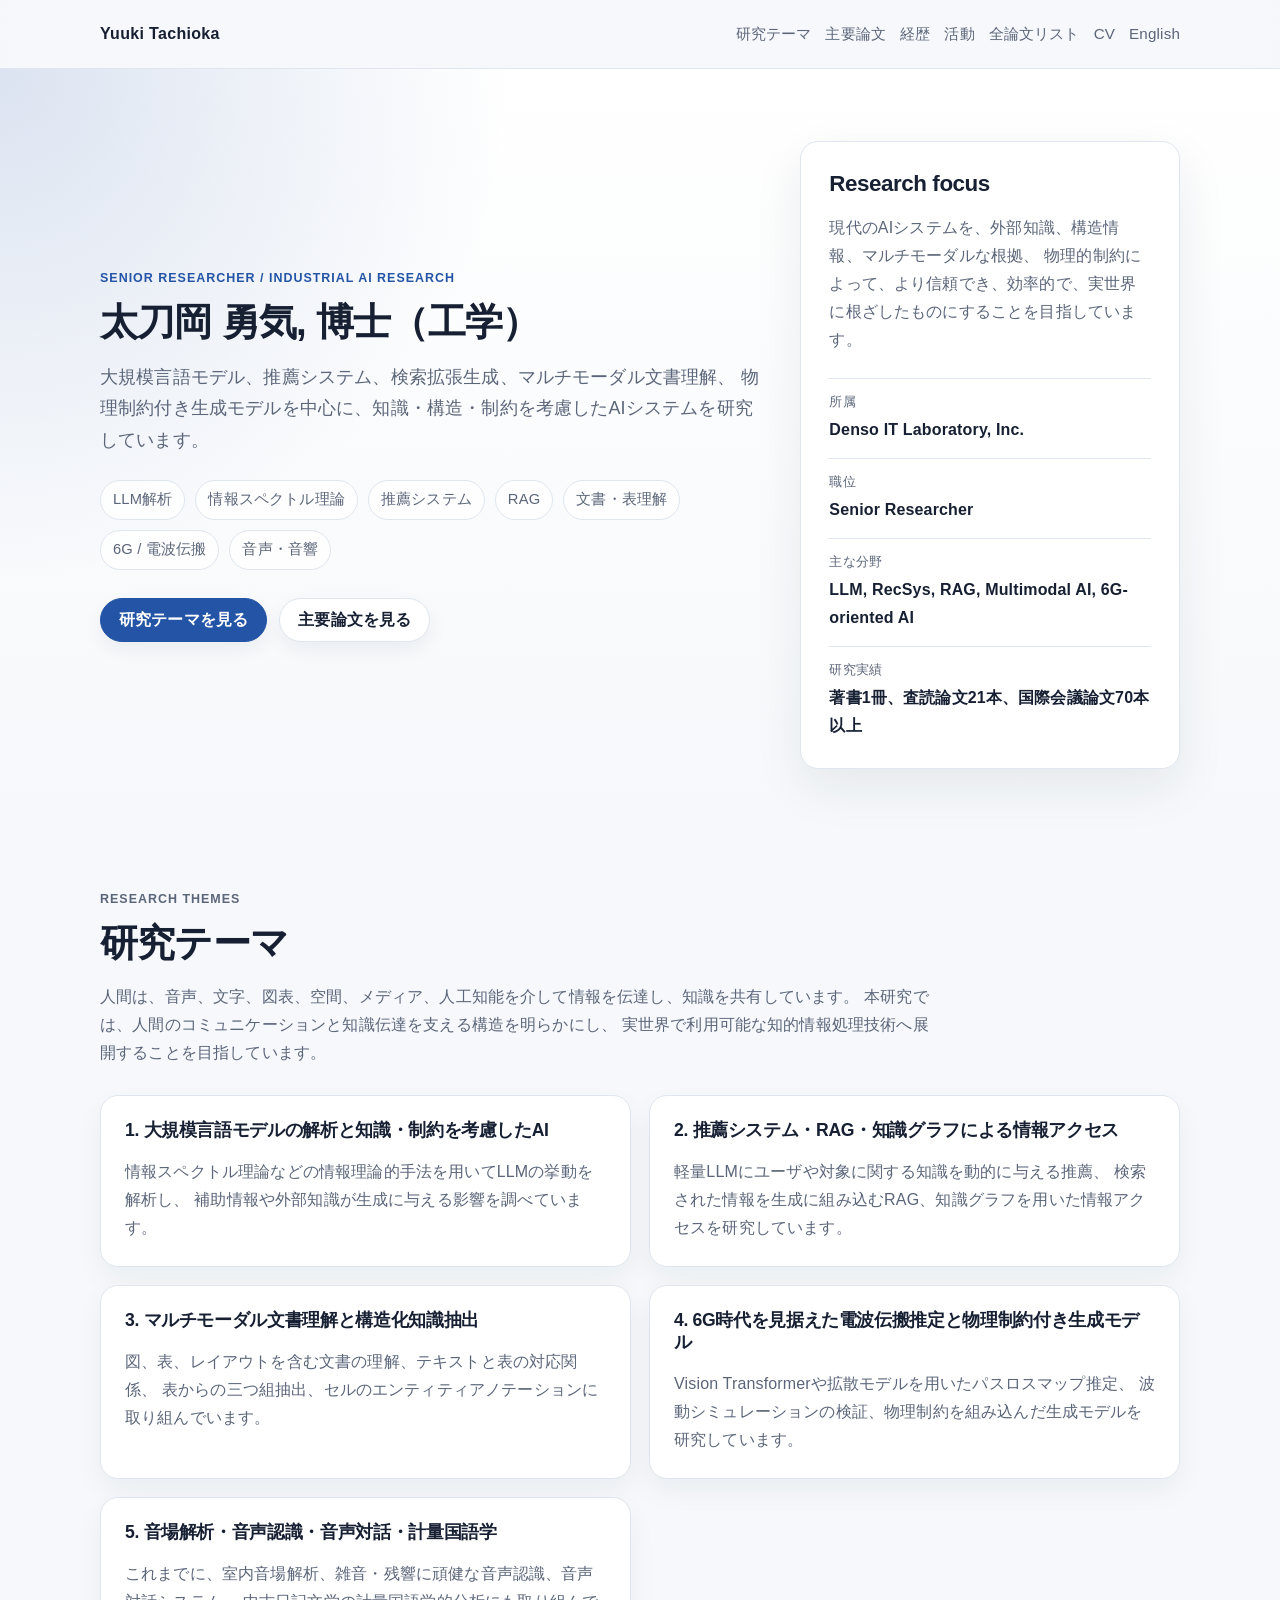
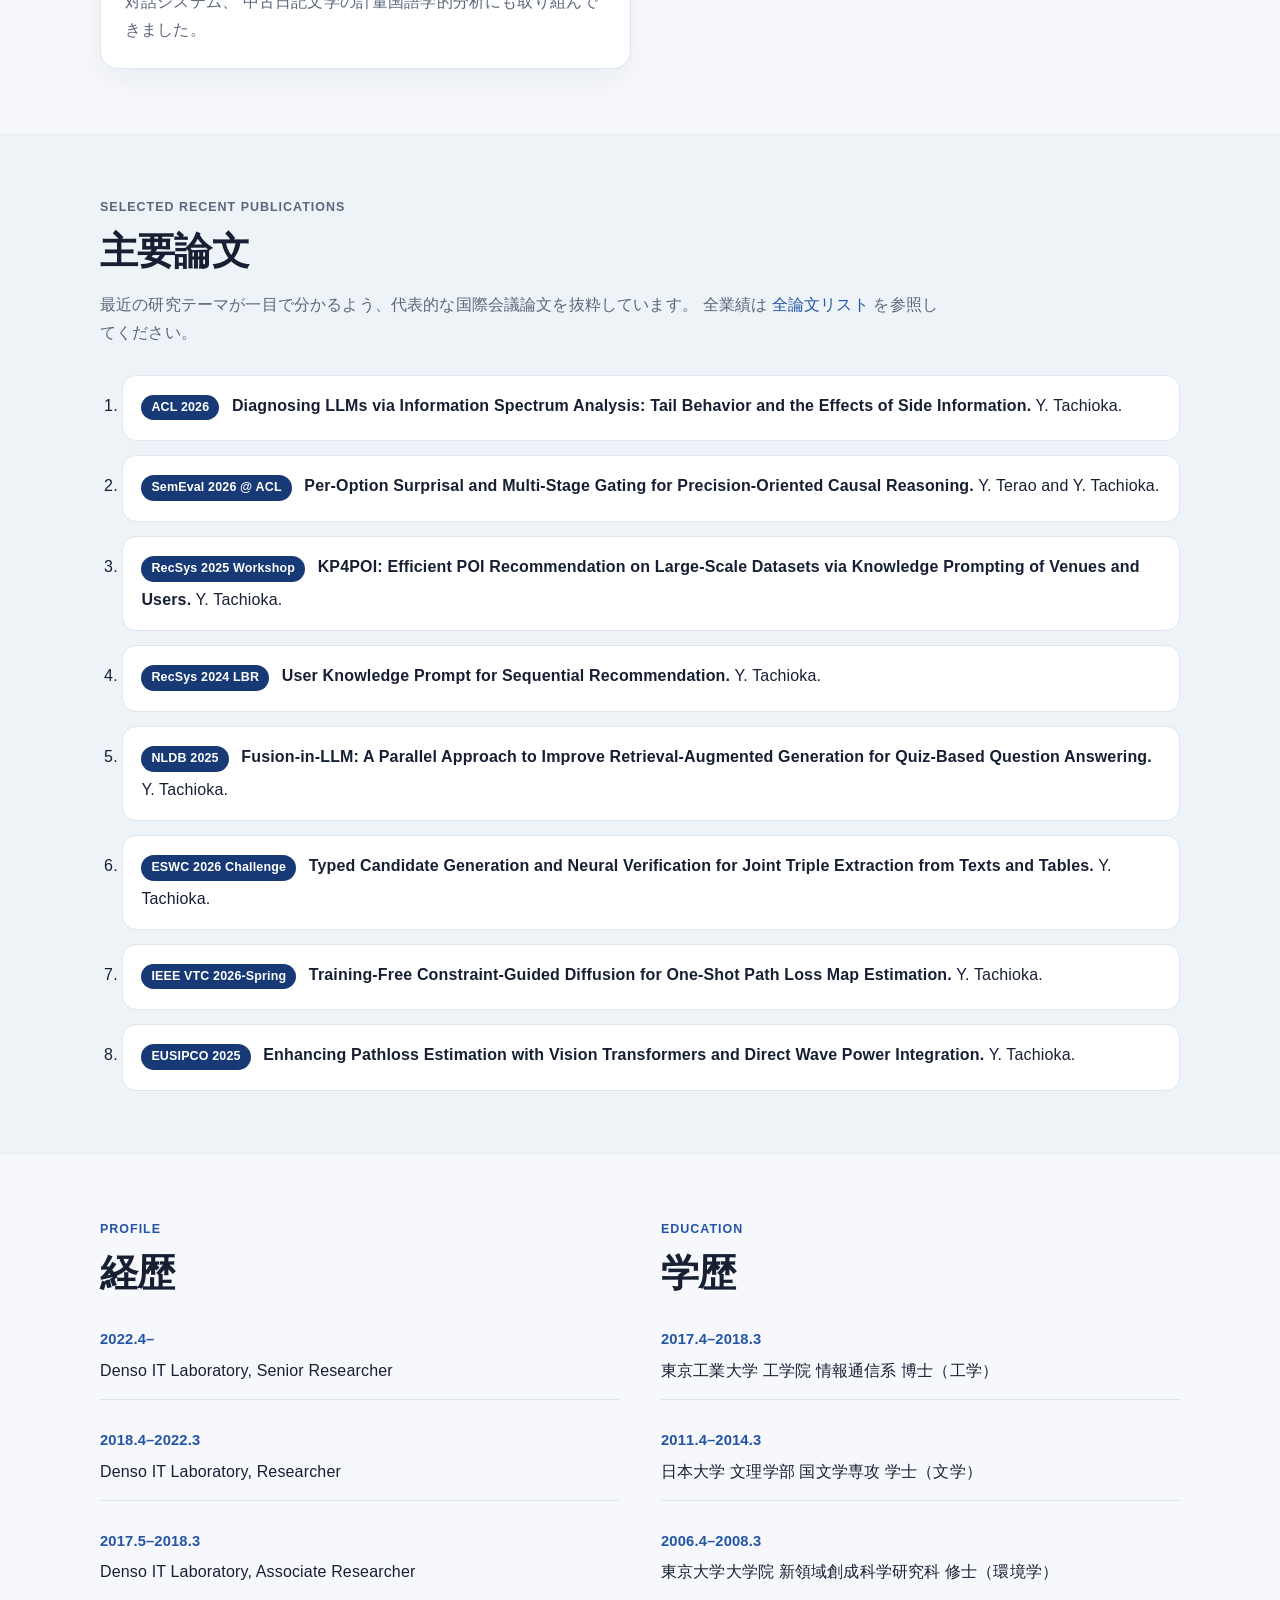
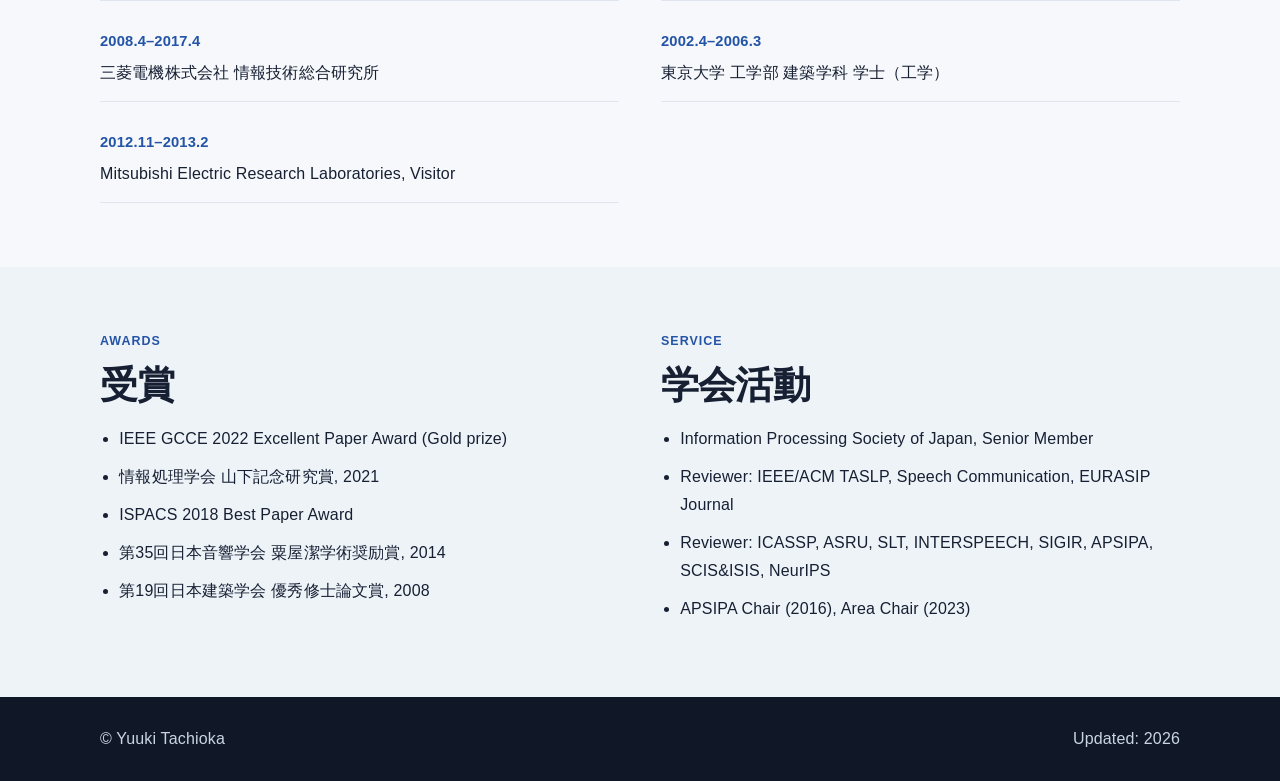
==== index.html @ bdb4ca1a "Add files via upload" ====
<!doctype html>
<html lang="ja">
<head>
  <meta charset="utf-8">
  <meta name="viewport" content="width=device-width, initial-scale=1">
  <title>Yuuki Tachioka | Research Homepage</title>
  <meta name="description" content="太刀岡勇気の研究ホームページ。大規模言語モデル、推薦、RAG、マルチモーダル文書理解、物理制約付きAI、音声・音響に関する研究。">
   <link rel="shortcut icon" href="icon/favicon.ico" >
   <link rel="icon" type="image/gif" href="icon/animated_favicon1.gif" >
  <link rel="stylesheet" href="yuuki_tachioka_modern.css">
</head>

<body>
  <header class="site-header">
    <div class="container header-inner">
      <a class="site-title" href="#top">Yuuki Tachioka</a>
      <nav class="nav" aria-label="Main navigation">
        <a href="#research">研究テーマ</a>
        <a href="#publications">主要論文</a>
        <a href="#profile">経歴</a>
        <a href="#activities">活動</a>
        <a href="pub_jp.html">全論文リスト</a>
        <a href="cv.pdf">CV</a>
        <a href="index_en.html">English</a>
      </nav>
    </div>
  </header>

  <main id="top">
    <section class="hero">
      <div class="container hero-grid">
        <div>
          <p class="eyebrow">Senior Researcher / Industrial AI Research</p>
          <h2>太刀岡 勇気, 博士（工学）</h2>
          <p class="lead">
            大規模言語モデル、推薦システム、検索拡張生成、マルチモーダル文書理解、
            物理制約付き生成モデルを中心に、知識・構造・制約を考慮したAIシステムを研究しています。
          </p>
          <div class="tag-list" aria-label="research keywords">
            <span>LLM解析</span>
            <span>情報スペクトル理論</span>
            <span>推薦システム</span>
            <span>RAG</span>
            <span>文書・表理解</span>
            <span>6G / 電波伝搬</span>
            <span>音声・音響</span>
          </div>
          <div class="hero-actions">
            <a class="button primary" href="#research">研究テーマを見る</a>
            <a class="button" href="#publications">主要論文を見る</a>
          </div>
        </div>
        <aside class="profile-card" aria-label="profile summary">
          <h2>Research focus</h2>
          <p>
            現代のAIシステムを、外部知識、構造情報、マルチモーダルな根拠、
            物理的制約によって、より信頼でき、効率的で、実世界に根ざしたものにすることを目指しています。
          </p>
          <dl>
            <div><dt>所属</dt><dd>Denso IT Laboratory, Inc.</dd></div>
            <div><dt>職位</dt><dd>Senior Researcher</dd></div>
            <div><dt>主な分野</dt><dd>LLM, RecSys, RAG, Multimodal AI, 6G-oriented AI</dd></div>
            <div><dt>研究実績</dt><dd>著書1冊、査読論文21本、国際会議論文70本以上</dd></div>
          </dl>
        </aside>
      </div>
    </section>

    <section id="research" class="section">
      <div class="container">
        <div class="section-heading">
          <p class="eyebrow">Research Themes</p>
          <h2>研究テーマ</h2>
          <p>
            人間は、音声、文字、図表、空間、メディア、人工知能を介して情報を伝達し、知識を共有しています。
            本研究では、人間のコミュニケーションと知識伝達を支える構造を明らかにし、
            実世界で利用可能な知的情報処理技術へ展開することを目指しています。
          </p>
        </div>

        <div class="cards">
          <article class="card">
            <h3>1. 大規模言語モデルの解析と知識・制約を考慮したAI</h3>
            <p>
              情報スペクトル理論などの情報理論的手法を用いてLLMの挙動を解析し、
              補助情報や外部知識が生成に与える影響を調べています。
            </p>
          </article>

          <article class="card">
            <h3>2. 推薦システム・RAG・知識グラフによる情報アクセス</h3>
            <p>
              軽量LLMにユーザや対象に関する知識を動的に与える推薦、
              検索された情報を生成に組み込むRAG、知識グラフを用いた情報アクセスを研究しています。
            </p>
          </article>

          <article class="card">
            <h3>3. マルチモーダル文書理解と構造化知識抽出</h3>
            <p>
              図、表、レイアウトを含む文書の理解、テキストと表の対応関係、
              表からの三つ組抽出、セルのエンティティアノテーションに取り組んでいます。
            </p>
          </article>

          <article class="card">
            <h3>4. 6G時代を見据えた電波伝搬推定と物理制約付き生成モデル</h3>
            <p>
              Vision Transformerや拡散モデルを用いたパスロスマップ推定、
              波動シミュレーションの検証、物理制約を組み込んだ生成モデルを研究しています。
            </p>
          </article>

          <article class="card">
            <h3>5. 音場解析・音声認識・音声対話・計量国語学</h3>
            <p>
              これまでに、室内音場解析、雑音・残響に頑健な音声認識、音声対話システム、
              中古日記文学の計量国語学的分析にも取り組んできました。
            </p>
          </article>
        </div>
      </div>
    </section>

    <section id="publications" class="section alt">
      <div class="container">
        <div class="section-heading">
          <p class="eyebrow">Selected Recent Publications</p>
          <h2>主要論文</h2>
          <p>
            最近の研究テーマが一目で分かるよう、代表的な国際会議論文を抜粋しています。
            全業績は <A href="pub_jp.html">全論文リスト</A> を参照してください。
          </p>
        </div>

        <ol class="pub-list">
          <li>
            <span class="venue">ACL 2026</span>
            <strong>Diagnosing LLMs via Information Spectrum Analysis: Tail Behavior and the Effects of Side Information.</strong>
            Y. Tachioka.
          </li>
          <li>
            <span class="venue">SemEval 2026 @ ACL</span>
            <strong>Per-Option Surprisal and Multi-Stage Gating for Precision-Oriented Causal Reasoning.</strong>
            Y. Terao and Y. Tachioka.
          </li>
          <li>
            <span class="venue">RecSys 2025 Workshop</span>
            <strong>KP4POI: Efficient POI Recommendation on Large-Scale Datasets via Knowledge Prompting of Venues and Users.</strong>
            Y. Tachioka.
          </li>
          <li>
            <span class="venue">RecSys 2024 LBR</span>
            <strong>User Knowledge Prompt for Sequential Recommendation.</strong>
            Y. Tachioka.
          </li>
          <li>
            <span class="venue">NLDB 2025</span>
            <strong>Fusion-in-LLM: A Parallel Approach to Improve Retrieval-Augmented Generation for Quiz-Based Question Answering.</strong>
            Y. Tachioka.
          </li>
          <li>
            <span class="venue">ESWC 2026 Challenge</span>
            <strong>Typed Candidate Generation and Neural Verification for Joint Triple Extraction from Texts and Tables.</strong>
            Y. Tachioka.
          </li>
          <li>
            <span class="venue">IEEE VTC 2026-Spring</span>
            <strong>Training-Free Constraint-Guided Diffusion for One-Shot Path Loss Map Estimation.</strong>
            Y. Tachioka.
          </li>
          <li>
            <span class="venue">EUSIPCO 2025</span>
            <strong>Enhancing Pathloss Estimation with Vision Transformers and Direct Wave Power Integration.</strong>
            Y. Tachioka.
          </li>
        </ol>
      </div>
    </section>

    <section id="profile" class="section">
      <div class="container two-column">
        <div>
          <p class="eyebrow">Profile</p>
          <h2>経歴</h2>
          <div class="timeline">
            <div>
              <span>2022.4–</span>
              <p>Denso IT Laboratory, Senior Researcher</p>
            </div>
            <div>
              <span>2018.4–2022.3</span>
              <p>Denso IT Laboratory, Researcher</p>
            </div>
            <div>
              <span>2017.5–2018.3</span>
              <p>Denso IT Laboratory, Associate Researcher</p>
            </div>
            <div>
              <span>2008.4–2017.4</span>
              <p>三菱電機株式会社 情報技術総合研究所</p>
            </div>
            <div>
              <span>2012.11–2013.2</span>
              <p>Mitsubishi Electric Research Laboratories, Visitor</p>
            </div>
          </div>
        </div>

        <div>
          <p class="eyebrow">Education</p>
          <h2>学歴</h2>
          <div class="timeline">
            <div>
              <span>2017.4–2018.3</span>
              <p>東京工業大学 工学院 情報通信系 博士（工学）</p>
            </div>
            <div>
              <span>2011.4–2014.3</span>
              <p>日本大学 文理学部 国文学専攻 学士（文学）</p>
            </div>
            <div>
              <span>2006.4–2008.3</span>
              <p>東京大学大学院 新領域創成科学研究科 修士（環境学）</p>
            </div>
            <div>
              <span>2002.4–2006.3</span>
              <p>東京大学 工学部 建築学科 学士（工学）</p>
            </div>
          </div>
        </div>
      </div>
    </section>

    <section id="activities" class="section alt">
      <div class="container two-column">
        <div>
          <p class="eyebrow">Awards</p>
          <h2>受賞</h2>
          <ul class="compact-list">
            <li>IEEE GCCE 2022 Excellent Paper Award (Gold prize)</li>
            <li>情報処理学会 山下記念研究賞, 2021</li>
            <li>ISPACS 2018 Best Paper Award</li>
            <li>第35回日本音響学会 粟屋潔学術奨励賞, 2014</li>
            <li>第19回日本建築学会 優秀修士論文賞, 2008</li>
          </ul>
        </div>
        <div>
          <p class="eyebrow">Service</p>
          <h2>学会活動</h2>
          <ul class="compact-list">
            <li>Information Processing Society of Japan, Senior Member</li>
            <li>Reviewer: IEEE/ACM TASLP, Speech Communication, EURASIP Journal</li>
            <li>Reviewer: ICASSP, ASRU, SLT, INTERSPEECH, SIGIR, APSIPA, SCIS&amp;ISIS, NeurIPS</li>
            <li>APSIPA Chair (2016), Area Chair (2023)</li>
          </ul>
        </div>
      </div>
    </section>
  </main>

  <footer class="footer">
    <div class="container footer-inner">
      <p>© Yuuki Tachioka</p>
      <p>Updated: 2026</p>
    </div>
  </footer>
</body>
</html>
---- yuuki_tachioka_modern.css ----
:root {
  --bg: #f6f8fb;
  --surface: #ffffff;
  --surface-alt: #eef3f8;
  --text: #172033;
  --muted: #5b667a;
  --line: #dfe6ef;
  --accent: #2454a6;
  --accent-dark: #173a76;
  --shadow: 0 18px 50px rgba(23, 32, 51, 0.08);
  --radius: 18px;
  --max-width: 1080px;
}

* {
  box-sizing: border-box;
}

html {
  scroll-behavior: smooth;
}

body {
  margin: 0;
  color: var(--text);
  background: var(--bg);
  font-family: -apple-system, BlinkMacSystemFont, "Segoe UI", "Hiragino Sans",
    "Hiragino Kaku Gothic ProN", "Yu Gothic", Meiryo, sans-serif;
  line-height: 1.75;
  letter-spacing: 0.01em;
}

a {
  color: var(--accent);
  text-decoration: none;
}

a:hover {
  text-decoration: underline;
}

.container {
  width: min(100% - 32px, var(--max-width));
  margin: 0 auto;
}

.site-header {
  position: sticky;
  top: 0;
  z-index: 10;
  background: rgba(246, 248, 251, 0.88);
  backdrop-filter: blur(16px);
  border-bottom: 1px solid var(--line);
}

.header-inner {
  display: flex;
  align-items: center;
  justify-content: space-between;
  min-height: 68px;
  gap: 24px;
}

.site-title {
  color: var(--text);
  font-weight: 800;
  letter-spacing: 0.02em;
}

.nav {
  display: flex;
  flex-wrap: wrap;
  gap: 14px;
  font-size: 0.95rem;
}

.nav a {
  color: var(--muted);
}

.nav a:hover {
  color: var(--accent);
}

.hero {
  padding: 72px 0 56px;
  background:
    radial-gradient(circle at top left, rgba(36, 84, 166, 0.16), transparent 32rem),
    linear-gradient(180deg, #ffffff 0%, var(--bg) 100%);
}

.hero-grid {
  display: grid;
  grid-template-columns: minmax(0, 1.4fr) minmax(280px, 0.8fr);
  gap: 36px;
  align-items: center;
}

.eyebrow {
  margin: 0 0 8px;
  color: var(--accent);
  font-weight: 800;
  text-transform: uppercase;
  letter-spacing: 0.08em;
  font-size: 0.78rem;
}

h1,
h2,
h3 {
  line-height: 1.25;
  letter-spacing: -0.02em;
}

h1 {
  margin: 0 0 18px;
  font-size: clamp(2.2rem, 5vw, 4.5rem);
}

h2 {
  margin: 0 0 16px;
  font-size: clamp(1.7rem, 3vw, 2.5rem);
}

h3 {
  margin: 0 0 10px;
  font-size: 1.1rem;
}

.lead {
  margin: 0 0 24px;
  color: var(--muted);
  font-size: 1.12rem;
  max-width: 760px;
}

.tag-list {
  display: flex;
  flex-wrap: wrap;
  gap: 10px;
  margin: 24px 0 28px;
}

.tag-list span {
  display: inline-flex;
  align-items: center;
  border: 1px solid var(--line);
  background: rgba(255, 255, 255, 0.82);
  padding: 6px 12px;
  border-radius: 999px;
  color: var(--muted);
  font-size: 0.92rem;
}

.hero-actions {
  display: flex;
  flex-wrap: wrap;
  gap: 12px;
}

.button {
  display: inline-flex;
  align-items: center;
  justify-content: center;
  min-height: 44px;
  padding: 0 18px;
  border-radius: 999px;
  border: 1px solid var(--line);
  background: var(--surface);
  color: var(--text);
  font-weight: 700;
  box-shadow: 0 8px 20px rgba(23, 32, 51, 0.06);
}

.button.primary {
  background: var(--accent);
  border-color: var(--accent);
  color: #fff;
}

.button:hover {
  text-decoration: none;
  transform: translateY(-1px);
}

.profile-card {
  background: var(--surface);
  border: 1px solid var(--line);
  border-radius: var(--radius);
  padding: 28px;
  box-shadow: var(--shadow);
}

.profile-card h2 {
  font-size: 1.4rem;
}

.profile-card p {
  color: var(--muted);
}

.profile-card dl {
  margin: 24px 0 0;
  display: grid;
  gap: 14px;
}

.profile-card div {
  border-top: 1px solid var(--line);
  padding-top: 12px;
}

.profile-card dt {
  color: var(--muted);
  font-size: 0.82rem;
}

.profile-card dd {
  margin: 2px 0 0;
  font-weight: 700;
}

.section {
  padding: 64px 0;
}

.section.alt {
  background: var(--surface-alt);
}

.section-heading {
  max-width: 840px;
  margin-bottom: 28px;
}

.section-heading p {
  color: var(--muted);
}

.cards {
  display: grid;
  grid-template-columns: repeat(2, minmax(0, 1fr));
  gap: 18px;
}

.card {
  background: var(--surface);
  border: 1px solid var(--line);
  border-radius: var(--radius);
  padding: 24px;
  box-shadow: 0 12px 28px rgba(23, 32, 51, 0.05);
}

.card p {
  margin-bottom: 0;
  color: var(--muted);
}

.pub-list {
  display: grid;
  gap: 14px;
  margin: 0;
  padding-left: 1.4rem;
}

.pub-list li {
  background: var(--surface);
  border: 1px solid var(--line);
  border-radius: 14px;
  padding: 16px 18px;
}

.venue {
  display: inline-flex;
  margin-right: 8px;
  margin-bottom: 4px;
  color: #fff;
  background: var(--accent-dark);
  border-radius: 999px;
  padding: 2px 10px;
  font-size: 0.78rem;
  font-weight: 800;
}

.two-column {
  display: grid;
  grid-template-columns: repeat(2, minmax(0, 1fr));
  gap: 42px;
}

.timeline {
  display: grid;
  gap: 14px;
}

.timeline div {
  padding: 14px 0;
  border-bottom: 1px solid var(--line);
}

.timeline span {
  display: block;
  color: var(--accent);
  font-weight: 800;
  font-size: 0.92rem;
}

.timeline p {
  margin: 4px 0 0;
}

.compact-list {
  margin: 0;
  padding-left: 1.2rem;
}

.compact-list li {
  margin-bottom: 10px;
}

.footer {
  padding: 28px 0;
  background: #101827;
  color: #cbd5e1;
}

.footer-inner {
  display: flex;
  justify-content: space-between;
  gap: 20px;
  flex-wrap: wrap;
}

.footer p {
  margin: 0;
}

@media (max-width: 820px) {
  .header-inner {
    align-items: flex-start;
    flex-direction: column;
    padding: 14px 0;
  }

  .hero {
    padding-top: 48px;
  }

  .hero-grid,
  .cards,
  .two-column {
    grid-template-columns: 1fr;
  }

  .profile-card {
    padding: 22px;
  }
}
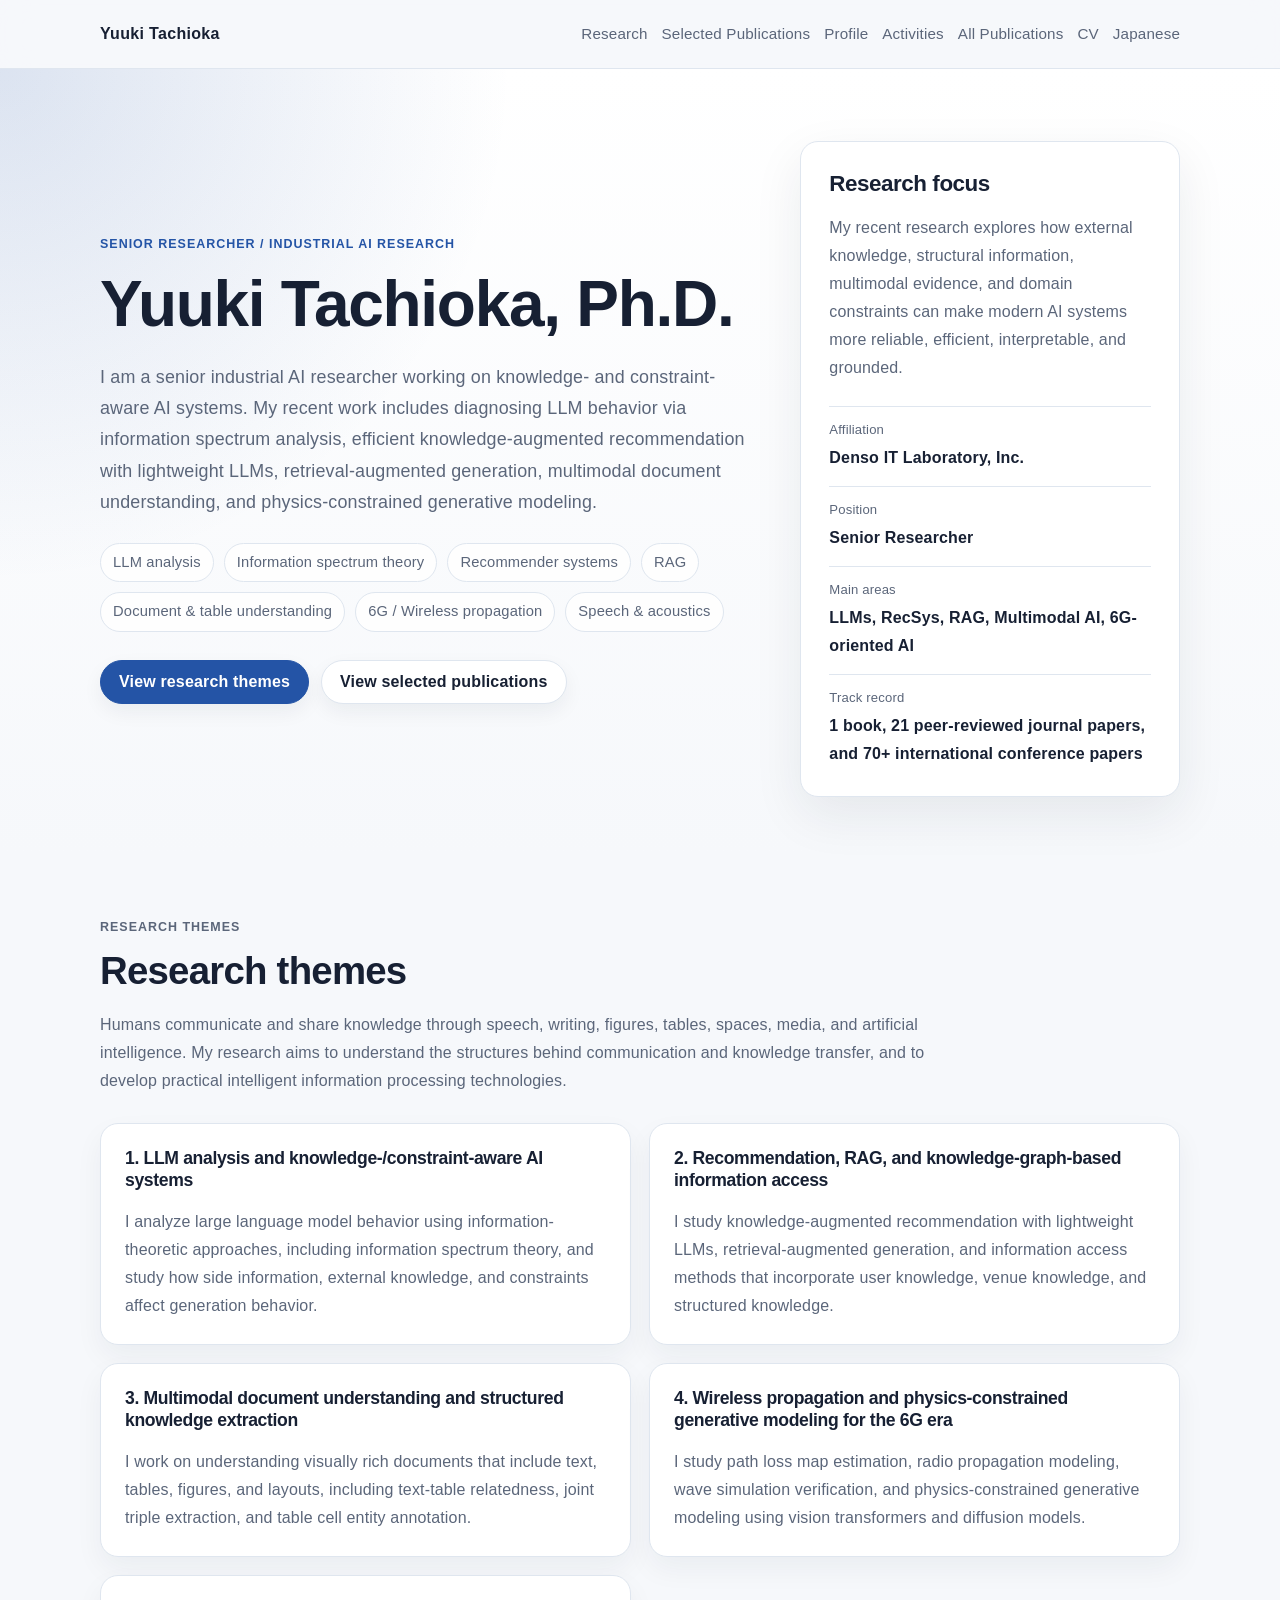
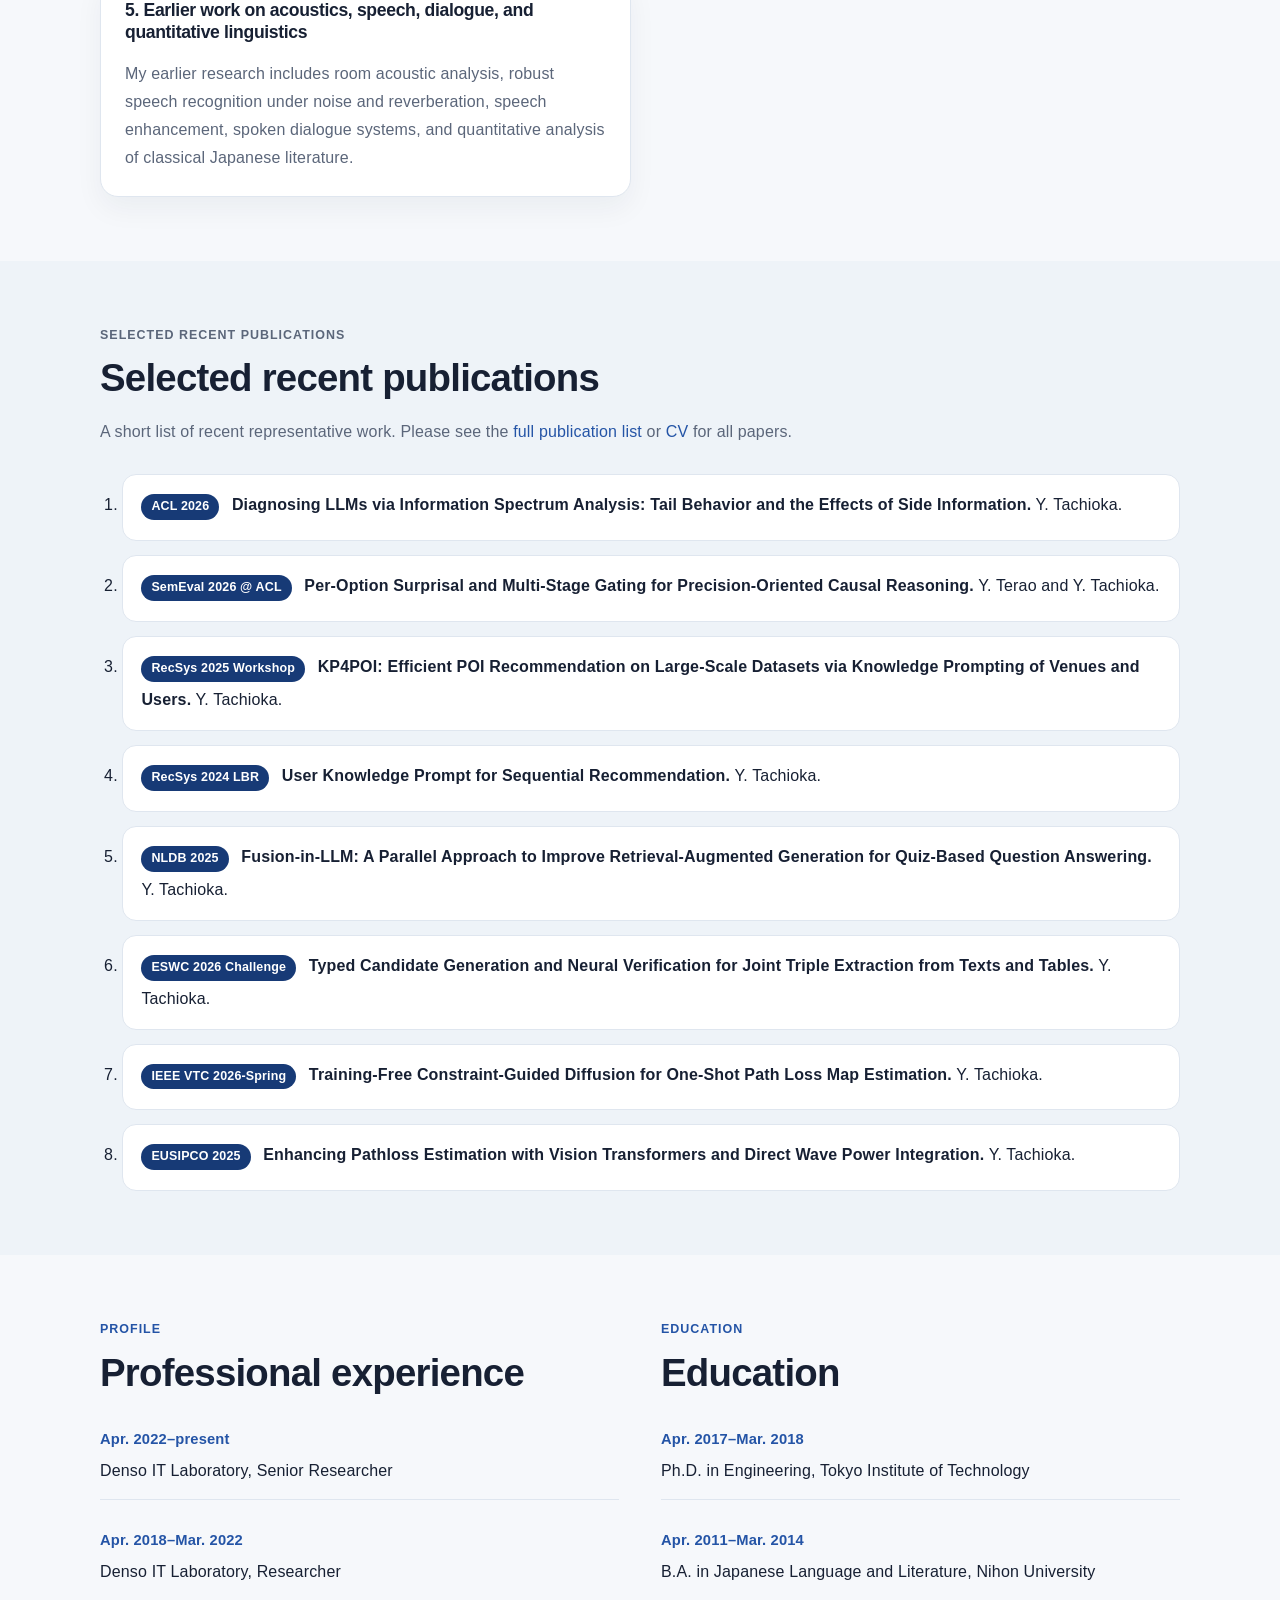
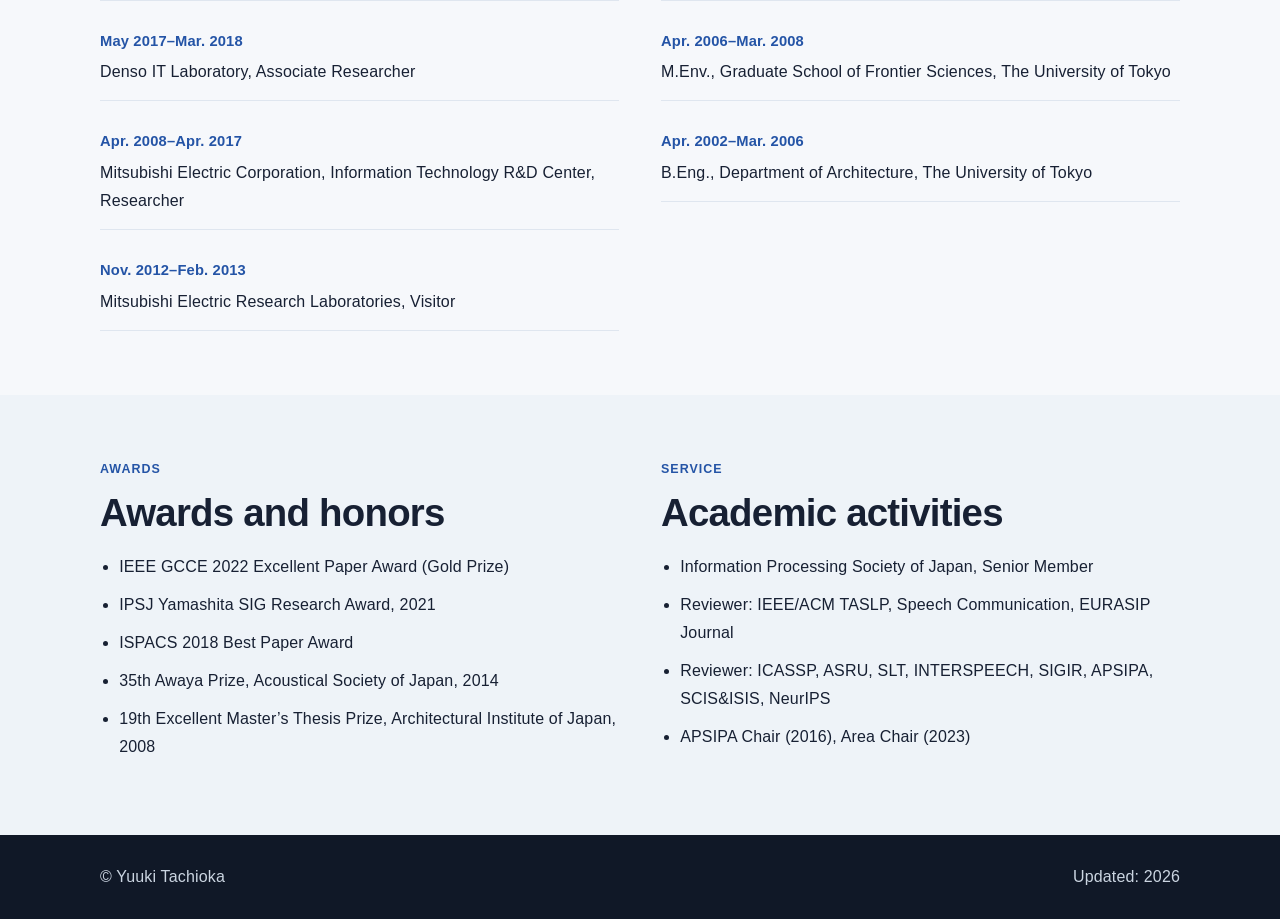
==== commit c21144fe: "Add files via upload" ====
--- a/index.html
+++ b/index.html
@@ -1,12 +1,13 @@
 <!doctype html>
-<html lang="ja">
+<html lang="en">
 <head>
   <meta charset="utf-8">
   <meta name="viewport" content="width=device-width, initial-scale=1">
   <title>Yuuki Tachioka | Research Homepage</title>
-  <meta name="description" content="太刀岡勇気の研究ホームページ。大規模言語モデル、推薦、RAG、マルチモーダル文書理解、物理制約付きAI、音声・音響に関する研究。">
-   <link rel="shortcut icon" href="icon/favicon.ico" >
-   <link rel="icon" type="image/gif" href="icon/animated_favicon1.gif" >
+  <meta name="description" content="Research homepage of Yuuki Tachioka. LLMs, information spectrum analysis, recommender systems, RAG, multimodal document understanding, physics-constrained AI, wireless propagation, speech and acoustics.">
+  <link rel="canonical" href="https://ytachioka.github.io/index.html">
+  <link rel="shortcut icon" href="icon/favicon.ico" >
+  <link rel="icon" type="image/gif" href="icon/animated_favicon1.gif" >
   <link rel="stylesheet" href="yuuki_tachioka_modern.css">
 </head>
 
@@ -15,13 +16,13 @@
     <div class="container header-inner">
       <a class="site-title" href="#top">Yuuki Tachioka</a>
       <nav class="nav" aria-label="Main navigation">
-        <a href="#research">研究テーマ</a>
-        <a href="#publications">主要論文</a>
-        <a href="#profile">経歴</a>
-        <a href="#activities">活動</a>
-        <a href="pub_jp.html">全論文リスト</a>
+        <a href="#research">Research</a>
+        <a href="#publications">Selected Publications</a>
+        <a href="#profile">Profile</a>
+        <a href="#activities">Activities</a>
+        <a href="pub_en.html">All Publications</a>
         <a href="cv.pdf">CV</a>
-        <a href="index_en.html">English</a>
+        <a href="index.html">Japanese</a>
       </nav>
     </div>
   </header>
@@ -31,36 +32,35 @@
       <div class="container hero-grid">
         <div>
           <p class="eyebrow">Senior Researcher / Industrial AI Research</p>
-          <h2>太刀岡 勇気, 博士（工学）</h2>
+          <h1>Yuuki Tachioka, Ph.D.</h1>
           <p class="lead">
-            大規模言語モデル、推薦システム、検索拡張生成、マルチモーダル文書理解、
-            物理制約付き生成モデルを中心に、知識・構造・制約を考慮したAIシステムを研究しています。
+I am a senior industrial AI researcher working on knowledge- and constraint-aware AI systems. My recent work includes diagnosing LLM behavior via information spectrum analysis, efficient knowledge-augmented recommendation with lightweight LLMs, retrieval-augmented generation, multimodal document understanding, and physics-constrained generative modeling.
           </p>
           <div class="tag-list" aria-label="research keywords">
-            <span>LLM解析</span>
-            <span>情報スペクトル理論</span>
-            <span>推薦システム</span>
+            <span>LLM analysis</span>
+            <span>Information spectrum theory</span>
+            <span>Recommender systems</span>
             <span>RAG</span>
-            <span>文書・表理解</span>
-            <span>6G / 電波伝搬</span>
-            <span>音声・音響</span>
+            <span>Document &amp; table understanding</span>
+            <span>6G / Wireless propagation</span>
+            <span>Speech &amp; acoustics</span>
           </div>
           <div class="hero-actions">
-            <a class="button primary" href="#research">研究テーマを見る</a>
-            <a class="button" href="#publications">主要論文を見る</a>
+            <a class="button primary" href="#research">View research themes</a>
+            <a class="button" href="#publications">View selected publications</a>
           </div>
         </div>
         <aside class="profile-card" aria-label="profile summary">
           <h2>Research focus</h2>
           <p>
-            現代のAIシステムを、外部知識、構造情報、マルチモーダルな根拠、
-            物理的制約によって、より信頼でき、効率的で、実世界に根ざしたものにすることを目指しています。
+            My recent research explores how external knowledge, structural information, multimodal evidence,
+            and domain constraints can make modern AI systems more reliable, efficient, interpretable, and grounded.
           </p>
           <dl>
-            <div><dt>所属</dt><dd>Denso IT Laboratory, Inc.</dd></div>
-            <div><dt>職位</dt><dd>Senior Researcher</dd></div>
-            <div><dt>主な分野</dt><dd>LLM, RecSys, RAG, Multimodal AI, 6G-oriented AI</dd></div>
-            <div><dt>研究実績</dt><dd>著書1冊、査読論文21本、国際会議論文70本以上</dd></div>
+            <div><dt>Affiliation</dt><dd>Denso IT Laboratory, Inc.</dd></div>
+            <div><dt>Position</dt><dd>Senior Researcher</dd></div>
+            <div><dt>Main areas</dt><dd>LLMs, RecSys, RAG, Multimodal AI, 6G-oriented AI</dd></div>
+            <div><dt>Track record</dt><dd>1 book, 21 peer-reviewed journal papers, and 70+ international conference papers</dd></div>
           </dl>
         </aside>
       </div>
@@ -70,52 +70,53 @@
       <div class="container">
         <div class="section-heading">
           <p class="eyebrow">Research Themes</p>
-          <h2>研究テーマ</h2>
+          <h2>Research themes</h2>
           <p>
-            人間は、音声、文字、図表、空間、メディア、人工知能を介して情報を伝達し、知識を共有しています。
-            本研究では、人間のコミュニケーションと知識伝達を支える構造を明らかにし、
-            実世界で利用可能な知的情報処理技術へ展開することを目指しています。
+            Humans communicate and share knowledge through speech, writing, figures, tables, spaces, media,
+            and artificial intelligence. My research aims to understand the structures behind communication
+            and knowledge transfer, and to develop practical intelligent information processing technologies.
           </p>
         </div>
 
         <div class="cards">
           <article class="card">
-            <h3>1. 大規模言語モデルの解析と知識・制約を考慮したAI</h3>
-            <p>
-              情報スペクトル理論などの情報理論的手法を用いてLLMの挙動を解析し、
-              補助情報や外部知識が生成に与える影響を調べています。
-            </p>
-          </article>
-
-          <article class="card">
-            <h3>2. 推薦システム・RAG・知識グラフによる情報アクセス</h3>
-            <p>
-              軽量LLMにユーザや対象に関する知識を動的に与える推薦、
-              検索された情報を生成に組み込むRAG、知識グラフを用いた情報アクセスを研究しています。
-            </p>
-          </article>
-
-          <article class="card">
-            <h3>3. マルチモーダル文書理解と構造化知識抽出</h3>
-            <p>
-              図、表、レイアウトを含む文書の理解、テキストと表の対応関係、
-              表からの三つ組抽出、セルのエンティティアノテーションに取り組んでいます。
-            </p>
-          </article>
-
-          <article class="card">
-            <h3>4. 6G時代を見据えた電波伝搬推定と物理制約付き生成モデル</h3>
-            <p>
-              Vision Transformerや拡散モデルを用いたパスロスマップ推定、
-              波動シミュレーションの検証、物理制約を組み込んだ生成モデルを研究しています。
-            </p>
-          </article>
-
-          <article class="card">
-            <h3>5. 音場解析・音声認識・音声対話・計量国語学</h3>
-            <p>
-              これまでに、室内音場解析、雑音・残響に頑健な音声認識、音声対話システム、
-              中古日記文学の計量国語学的分析にも取り組んできました。
+            <h3>1. LLM analysis and knowledge-/constraint-aware AI systems</h3>
+            <p>
+              I analyze large language model behavior using information-theoretic approaches, including
+              information spectrum theory, and study how side information, external knowledge, and constraints
+              affect generation behavior.
+            </p>
+          </article>
+
+          <article class="card">
+            <h3>2. Recommendation, RAG, and knowledge-graph-based information access</h3>
+            <p>
+              I study knowledge-augmented recommendation with lightweight LLMs, retrieval-augmented generation,
+              and information access methods that incorporate user knowledge, venue knowledge, and structured knowledge.
+            </p>
+          </article>
+
+          <article class="card">
+            <h3>3. Multimodal document understanding and structured knowledge extraction</h3>
+            <p>
+              I work on understanding visually rich documents that include text, tables, figures, and layouts,
+              including text-table relatedness, joint triple extraction, and table cell entity annotation.
+            </p>
+          </article>
+
+          <article class="card">
+            <h3>4. Wireless propagation and physics-constrained generative modeling for the 6G era</h3>
+            <p>
+              I study path loss map estimation, radio propagation modeling, wave simulation verification,
+              and physics-constrained generative modeling using vision transformers and diffusion models.
+            </p>
+          </article>
+
+          <article class="card">
+            <h3>5. Earlier work on acoustics, speech, dialogue, and quantitative linguistics</h3>
+            <p>
+              My earlier research includes room acoustic analysis, robust speech recognition under noise and reverberation,
+              speech enhancement, spoken dialogue systems, and quantitative analysis of classical Japanese literature.
             </p>
           </article>
         </div>
@@ -126,10 +127,9 @@
       <div class="container">
         <div class="section-heading">
           <p class="eyebrow">Selected Recent Publications</p>
-          <h2>主要論文</h2>
+          <h2>Selected recent publications</h2>
           <p>
-            最近の研究テーマが一目で分かるよう、代表的な国際会議論文を抜粋しています。
-            全業績は <A href="pub_jp.html">全論文リスト</A> を参照してください。
+            A short list of recent representative work. Please see the <a href="pub_en.html"> full publication list </a> or <a href="cv.pdf"> CV </a> for all papers.
           </p>
         </div>
 
@@ -182,26 +182,26 @@
       <div class="container two-column">
         <div>
           <p class="eyebrow">Profile</p>
-          <h2>経歴</h2>
+          <h2>Professional experience</h2>
           <div class="timeline">
             <div>
-              <span>2022.4–</span>
+              <span>Apr. 2022–present</span>
               <p>Denso IT Laboratory, Senior Researcher</p>
             </div>
             <div>
-              <span>2018.4–2022.3</span>
+              <span>Apr. 2018–Mar. 2022</span>
               <p>Denso IT Laboratory, Researcher</p>
             </div>
             <div>
-              <span>2017.5–2018.3</span>
+              <span>May 2017–Mar. 2018</span>
               <p>Denso IT Laboratory, Associate Researcher</p>
             </div>
             <div>
-              <span>2008.4–2017.4</span>
-              <p>三菱電機株式会社 情報技術総合研究所</p>
-            </div>
-            <div>
-              <span>2012.11–2013.2</span>
+              <span>Apr. 2008–Apr. 2017</span>
+              <p>Mitsubishi Electric Corporation, Information Technology R&amp;D Center, Researcher</p>
+            </div>
+            <div>
+              <span>Nov. 2012–Feb. 2013</span>
               <p>Mitsubishi Electric Research Laboratories, Visitor</p>
             </div>
           </div>
@@ -209,23 +209,23 @@
 
         <div>
           <p class="eyebrow">Education</p>
-          <h2>学歴</h2>
+          <h2>Education</h2>
           <div class="timeline">
             <div>
-              <span>2017.4–2018.3</span>
-              <p>東京工業大学 工学院 情報通信系 博士（工学）</p>
-            </div>
-            <div>
-              <span>2011.4–2014.3</span>
-              <p>日本大学 文理学部 国文学専攻 学士（文学）</p>
-            </div>
-            <div>
-              <span>2006.4–2008.3</span>
-              <p>東京大学大学院 新領域創成科学研究科 修士（環境学）</p>
-            </div>
-            <div>
-              <span>2002.4–2006.3</span>
-              <p>東京大学 工学部 建築学科 学士（工学）</p>
+              <span>Apr. 2017–Mar. 2018</span>
+              <p>Ph.D. in Engineering, Tokyo Institute of Technology</p>
+            </div>
+            <div>
+              <span>Apr. 2011–Mar. 2014</span>
+              <p>B.A. in Japanese Language and Literature, Nihon University</p>
+            </div>
+            <div>
+              <span>Apr. 2006–Mar. 2008</span>
+              <p>M.Env., Graduate School of Frontier Sciences, The University of Tokyo</p>
+            </div>
+            <div>
+              <span>Apr. 2002–Mar. 2006</span>
+              <p>B.Eng., Department of Architecture, The University of Tokyo</p>
             </div>
           </div>
         </div>
@@ -236,18 +236,18 @@
       <div class="container two-column">
         <div>
           <p class="eyebrow">Awards</p>
-          <h2>受賞</h2>
+          <h2>Awards and honors</h2>
           <ul class="compact-list">
-            <li>IEEE GCCE 2022 Excellent Paper Award (Gold prize)</li>
-            <li>情報処理学会 山下記念研究賞, 2021</li>
+            <li>IEEE GCCE 2022 Excellent Paper Award (Gold Prize)</li>
+            <li>IPSJ Yamashita SIG Research Award, 2021</li>
             <li>ISPACS 2018 Best Paper Award</li>
-            <li>第35回日本音響学会 粟屋潔学術奨励賞, 2014</li>
-            <li>第19回日本建築学会 優秀修士論文賞, 2008</li>
+            <li>35th Awaya Prize, Acoustical Society of Japan, 2014</li>
+            <li>19th Excellent Master’s Thesis Prize, Architectural Institute of Japan, 2008</li>
           </ul>
         </div>
         <div>
           <p class="eyebrow">Service</p>
-          <h2>学会活動</h2>
+          <h2>Academic activities</h2>
           <ul class="compact-list">
             <li>Information Processing Society of Japan, Senior Member</li>
             <li>Reviewer: IEEE/ACM TASLP, Speech Communication, EURASIP Journal</li>
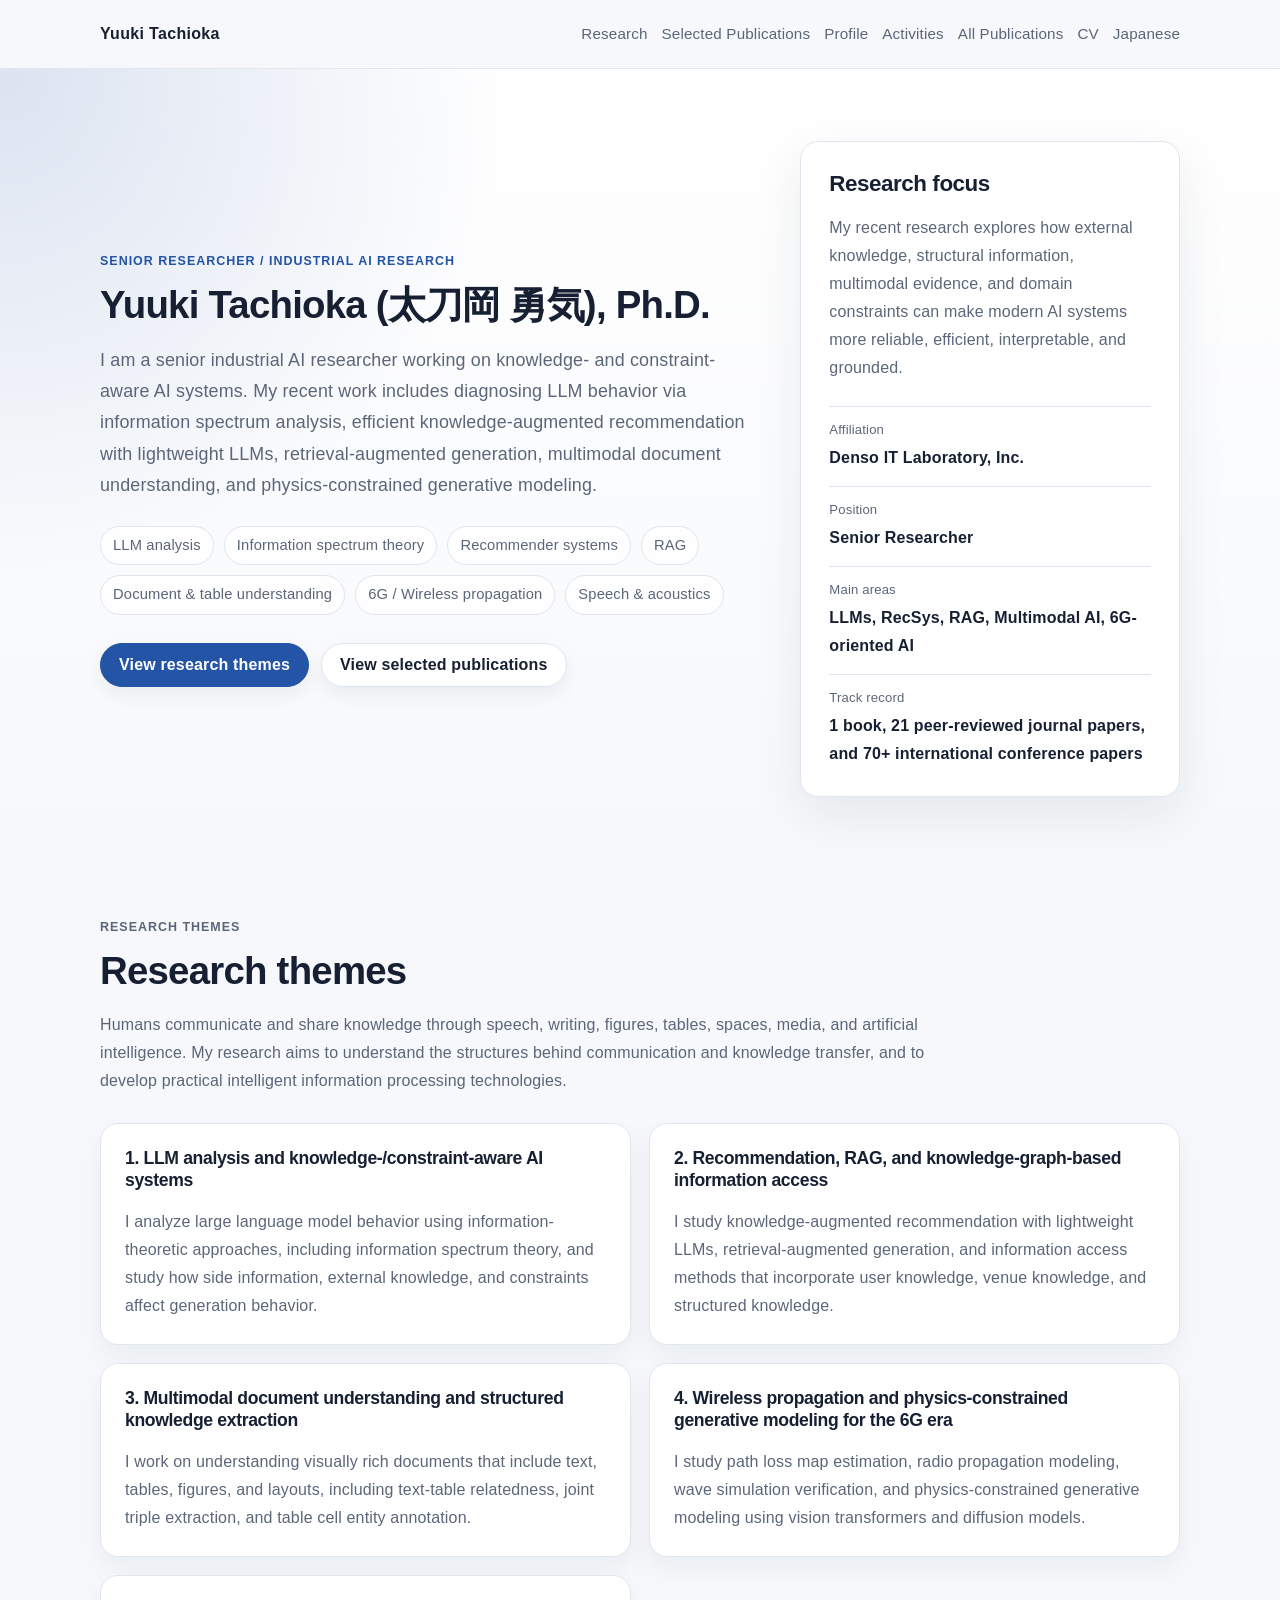
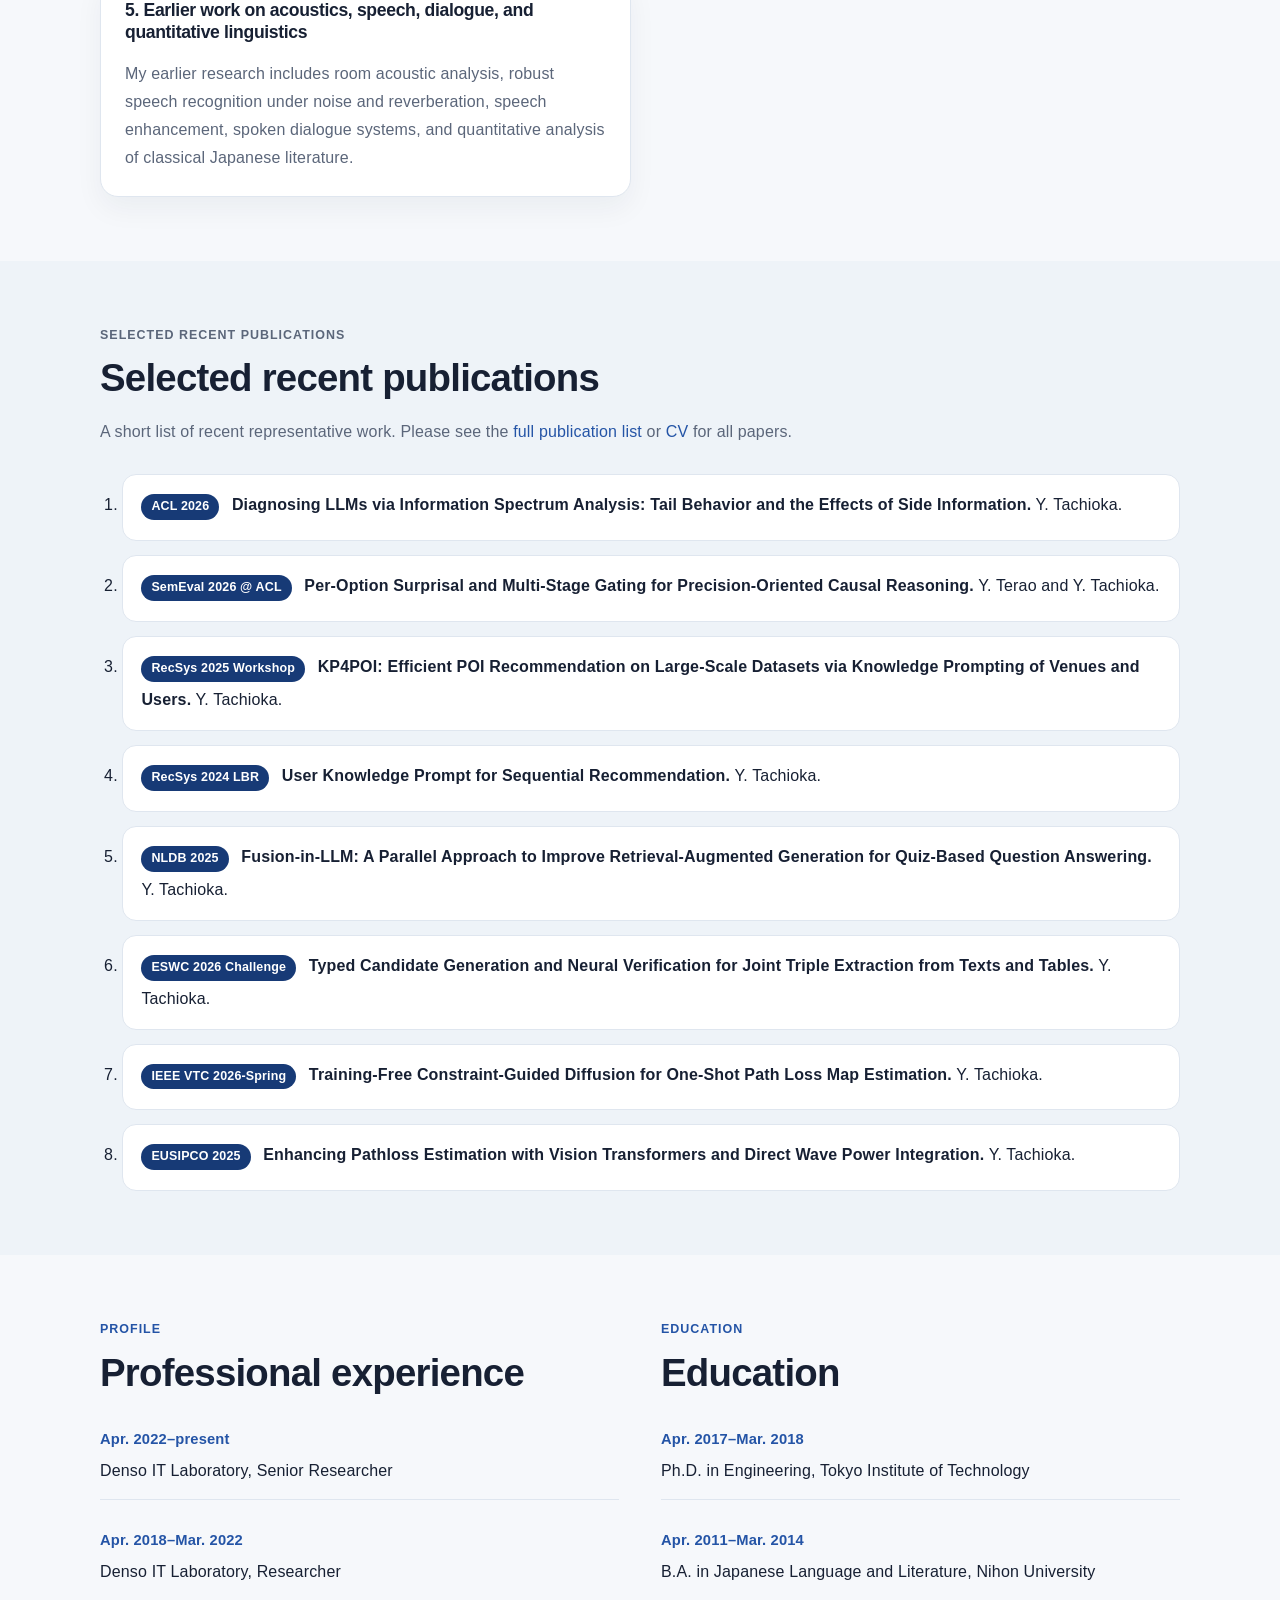
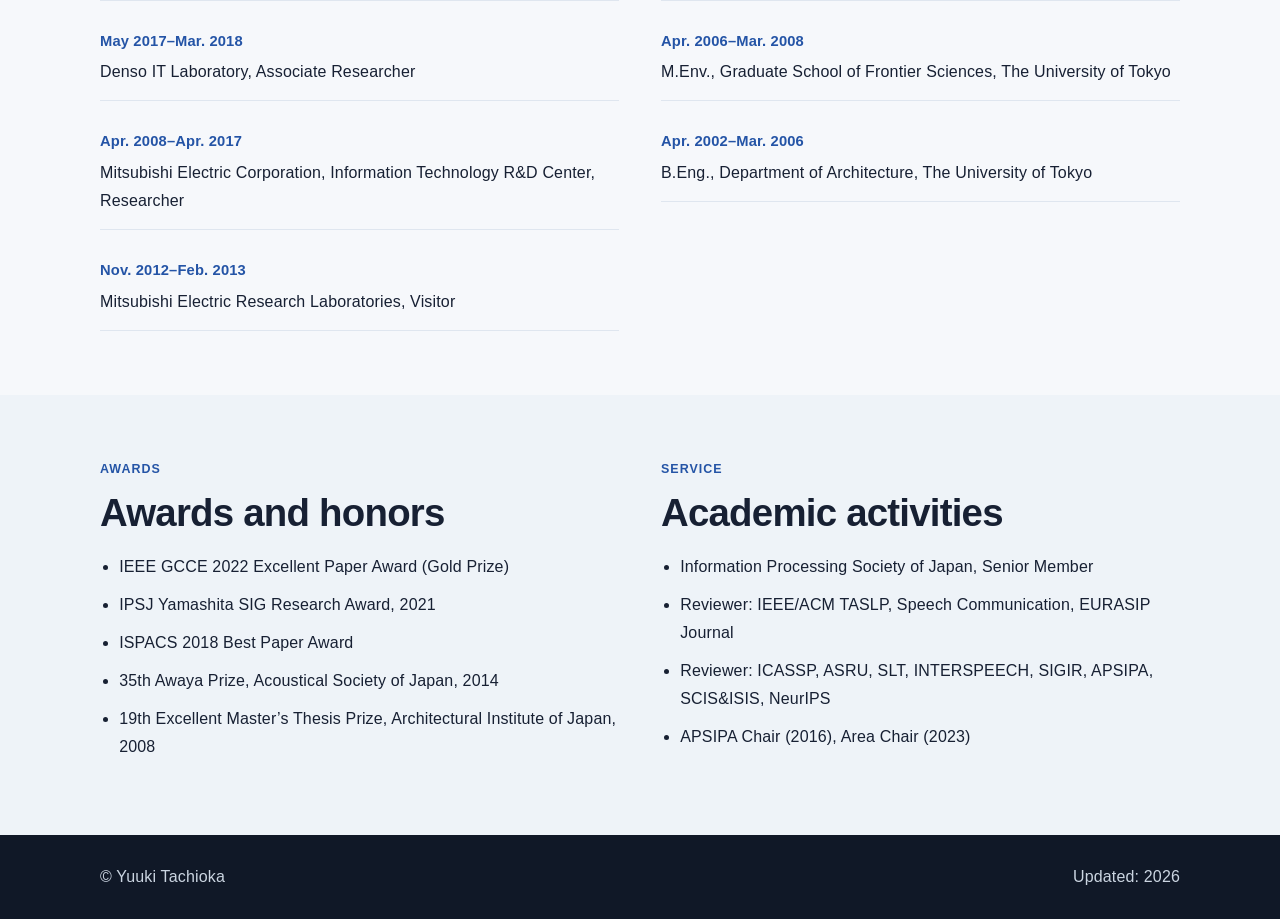
==== commit 3f7fc648: "Add files via upload" ====
--- a/index.html
+++ b/index.html
@@ -22,7 +22,7 @@
         <a href="#activities">Activities</a>
         <a href="pub_en.html">All Publications</a>
         <a href="cv.pdf">CV</a>
-        <a href="index.html">Japanese</a>
+        <a href="index_jp.html">Japanese</a>
       </nav>
     </div>
   </header>
@@ -32,7 +32,7 @@
       <div class="container hero-grid">
         <div>
           <p class="eyebrow">Senior Researcher / Industrial AI Research</p>
-          <h1>Yuuki Tachioka, Ph.D.</h1>
+          <h2>Yuuki Tachioka (太刀岡 勇気), Ph.D.</h2>
           <p class="lead">
 I am a senior industrial AI researcher working on knowledge- and constraint-aware AI systems. My recent work includes diagnosing LLM behavior via information spectrum analysis, efficient knowledge-augmented recommendation with lightweight LLMs, retrieval-augmented generation, multimodal document understanding, and physics-constrained generative modeling.
           </p>
